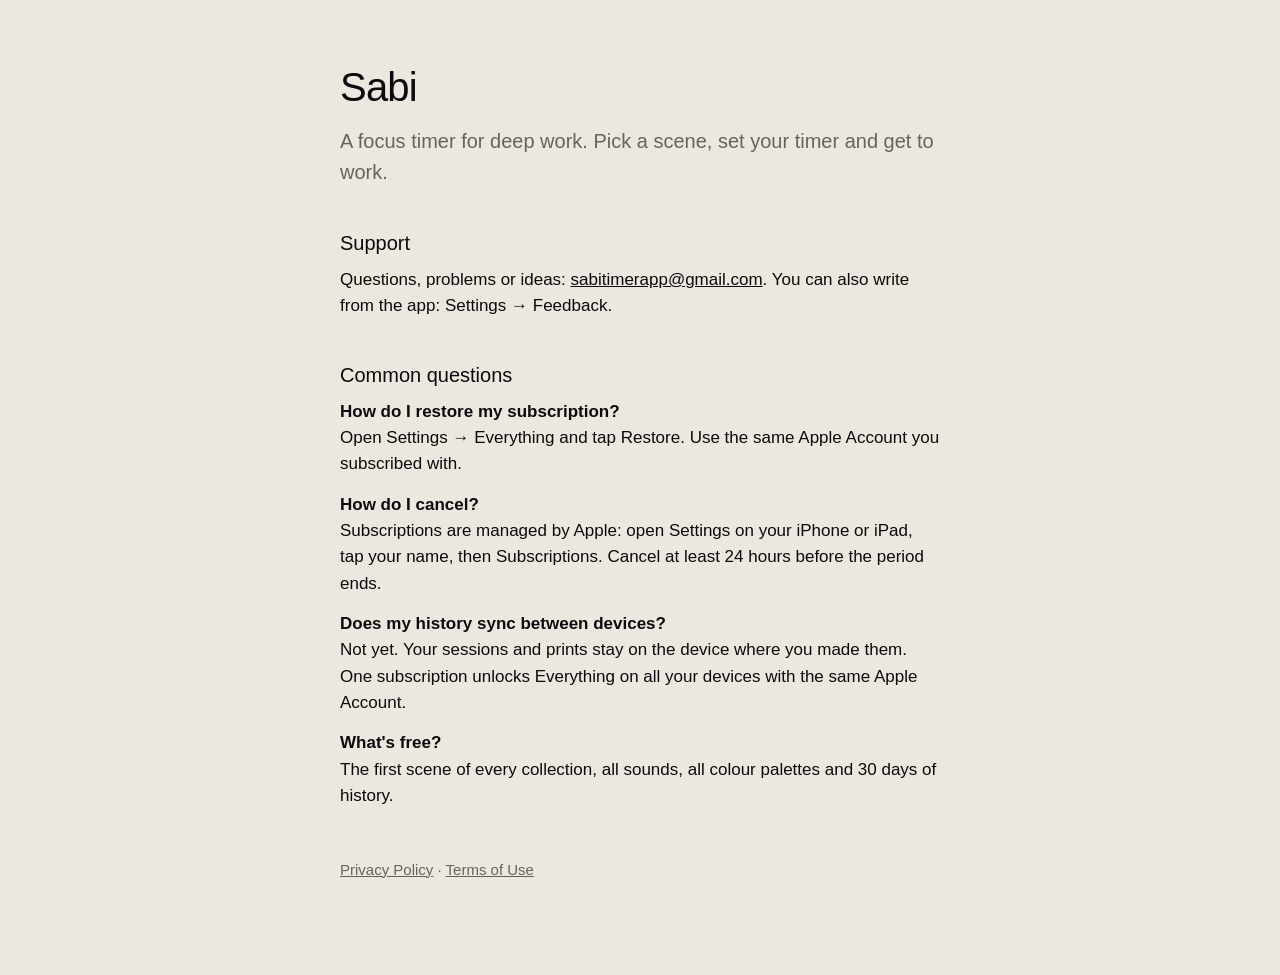
==== index.html @ a5e230e4 "Add files via upload" ====
<!doctype html>
<html lang="en-GB">
<head>
<meta charset="utf-8">
<meta name="viewport" content="width=device-width, initial-scale=1">
<title>Sabi — Support</title>
<link rel="stylesheet" href="style.css">
</head>
<body>
<main>
<h1>Sabi</h1>
<p class="lede">A focus timer for deep work. Pick a scene, set your timer and get to work.</p>

<h2>Support</h2>
<p>Questions, problems or ideas: <a href="mailto:sabitimerapp@gmail.com">sabitimerapp@gmail.com</a>. You can also write from the app: Settings → Feedback.</p>

<h2>Common questions</h2>
<p><strong>How do I restore my subscription?</strong><br>Open Settings → Everything and tap Restore. Use the same Apple Account you subscribed with.</p>
<p><strong>How do I cancel?</strong><br>Subscriptions are managed by Apple: open Settings on your iPhone or iPad, tap your name, then Subscriptions. Cancel at least 24 hours before the period ends.</p>
<p><strong>Does my history sync between devices?</strong><br>Not yet. Your sessions and prints stay on the device where you made them. One subscription unlocks Everything on all your devices with the same Apple Account.</p>
<p><strong>What's free?</strong><br>The first scene of every collection, all sounds, all colour palettes and 30 days of history.</p>

<p class="links"><a href="privacy.html">Privacy Policy</a> · <a href="https://www.apple.com/legal/internet-services/itunes/dev/stdeula/">Terms of Use</a></p>
</main>
</body>
</html>
---- style.css ----
:root { --ink: #0B0B0D; --paper: #EDE8DF; --muted: rgba(11, 11, 13, 0.6); }
@media (prefers-color-scheme: dark) {
  :root { --ink: #EDE8DF; --paper: #0B0B0D; --muted: rgba(237, 232, 223, 0.6); }
}
* { box-sizing: border-box; }
body {
  margin: 0; background: var(--paper); color: var(--ink);
  font: 17px/1.55 -apple-system, BlinkMacSystemFont, "Helvetica Neue", Helvetica, Arial, sans-serif;
}
main { max-width: 640px; margin: 0 auto; padding: 56px 20px 80px; }
h1 { font-size: 40px; font-weight: 500; letter-spacing: -0.02em; margin: 0 0 8px; }
h2 { font-size: 20px; font-weight: 500; margin: 40px 0 8px; }
p { margin: 0 0 14px; }
a { color: inherit; }
.meta, .back, .links { color: var(--muted); font-size: 15px; }
.back a { text-decoration: none; }
.lede { font-size: 20px; color: var(--muted); }
.links { margin-top: 48px; }
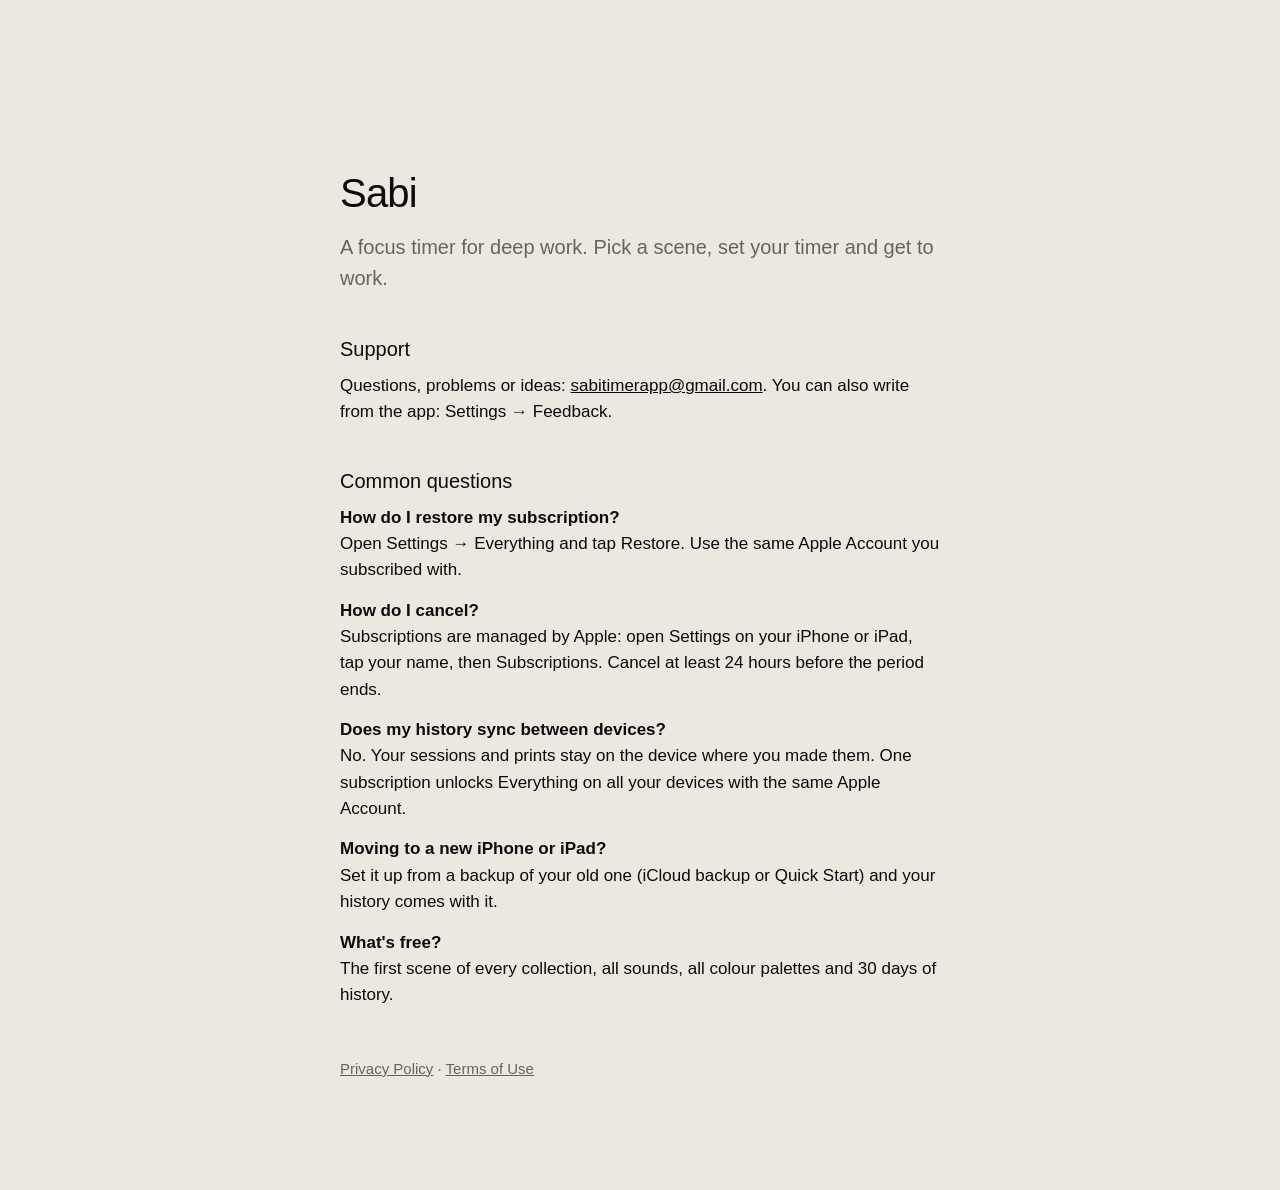
==== commit 3a94368d: "Add files via upload" ====
--- a/index.html
+++ b/index.html
@@ -17,7 +17,8 @@
 <h2>Common questions</h2>
 <p><strong>How do I restore my subscription?</strong><br>Open Settings → Everything and tap Restore. Use the same Apple Account you subscribed with.</p>
 <p><strong>How do I cancel?</strong><br>Subscriptions are managed by Apple: open Settings on your iPhone or iPad, tap your name, then Subscriptions. Cancel at least 24 hours before the period ends.</p>
-<p><strong>Does my history sync between devices?</strong><br>Not yet. Your sessions and prints stay on the device where you made them. One subscription unlocks Everything on all your devices with the same Apple Account.</p>
+<p><strong>Does my history sync between devices?</strong><br>No. Your sessions and prints stay on the device where you made them. One subscription unlocks Everything on all your devices with the same Apple Account.</p>
+<p><strong>Moving to a new iPhone or iPad?</strong><br>Set it up from a backup of your old one (iCloud backup or Quick Start) and your history comes with it.</p>
 <p><strong>What's free?</strong><br>The first scene of every collection, all sounds, all colour palettes and 30 days of history.</p>
 
 <p class="links"><a href="privacy.html">Privacy Policy</a> · <a href="https://www.apple.com/legal/internet-services/itunes/dev/stdeula/">Terms of Use</a></p>
--- a/style.css
+++ b/style.css
@@ -7,7 +7,7 @@
   margin: 0; background: var(--paper); color: var(--ink);
   font: 17px/1.55 -apple-system, BlinkMacSystemFont, "Helvetica Neue", Helvetica, Arial, sans-serif;
 }
-main { max-width: 640px; margin: 0 auto; padding: 56px 20px 80px; }
+main { max-width: 640px; margin: 0 auto; padding: max(120px, 18vh) 20px 96px; }
 h1 { font-size: 40px; font-weight: 500; letter-spacing: -0.02em; margin: 0 0 8px; }
 h2 { font-size: 20px; font-weight: 500; margin: 40px 0 8px; }
 p { margin: 0 0 14px; }
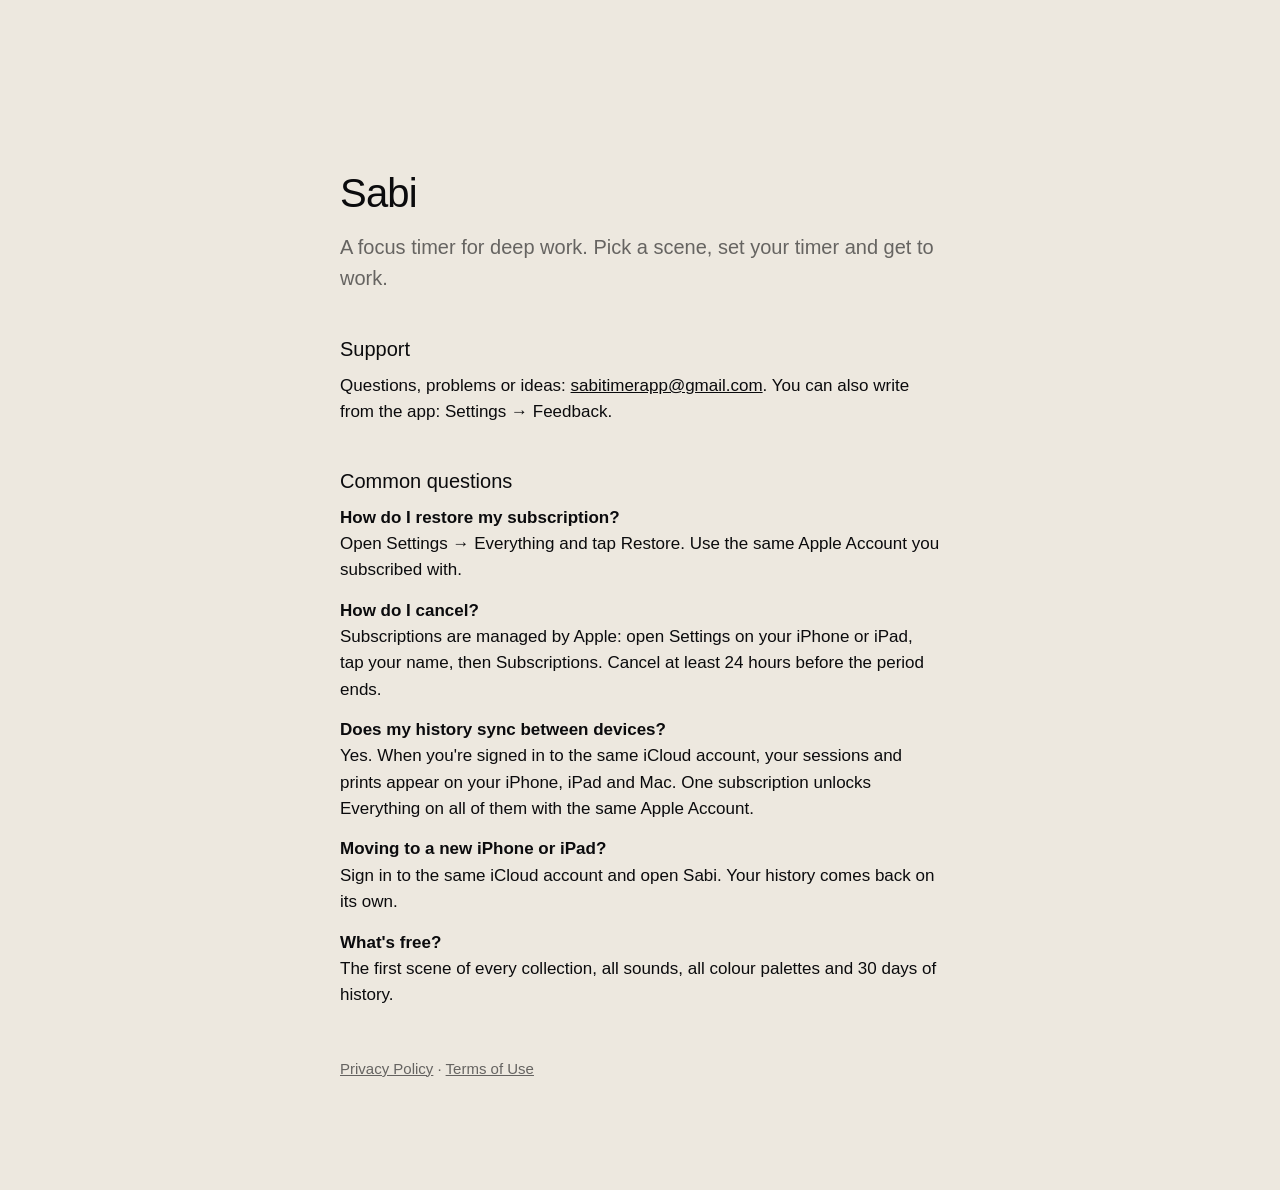
==== commit 3f8a2a9a: "Add files via upload" ====
--- a/index.html
+++ b/index.html
@@ -17,8 +17,8 @@
 <h2>Common questions</h2>
 <p><strong>How do I restore my subscription?</strong><br>Open Settings → Everything and tap Restore. Use the same Apple Account you subscribed with.</p>
 <p><strong>How do I cancel?</strong><br>Subscriptions are managed by Apple: open Settings on your iPhone or iPad, tap your name, then Subscriptions. Cancel at least 24 hours before the period ends.</p>
-<p><strong>Does my history sync between devices?</strong><br>No. Your sessions and prints stay on the device where you made them. One subscription unlocks Everything on all your devices with the same Apple Account.</p>
-<p><strong>Moving to a new iPhone or iPad?</strong><br>Set it up from a backup of your old one (iCloud backup or Quick Start) and your history comes with it.</p>
+<p><strong>Does my history sync between devices?</strong><br>Yes. When you're signed in to the same iCloud account, your sessions and prints appear on your iPhone, iPad and Mac. One subscription unlocks Everything on all of them with the same Apple Account.</p>
+<p><strong>Moving to a new iPhone or iPad?</strong><br>Sign in to the same iCloud account and open Sabi. Your history comes back on its own.</p>
 <p><strong>What's free?</strong><br>The first scene of every collection, all sounds, all colour palettes and 30 days of history.</p>
 
 <p class="links"><a href="privacy.html">Privacy Policy</a> · <a href="https://www.apple.com/legal/internet-services/itunes/dev/stdeula/">Terms of Use</a></p>
